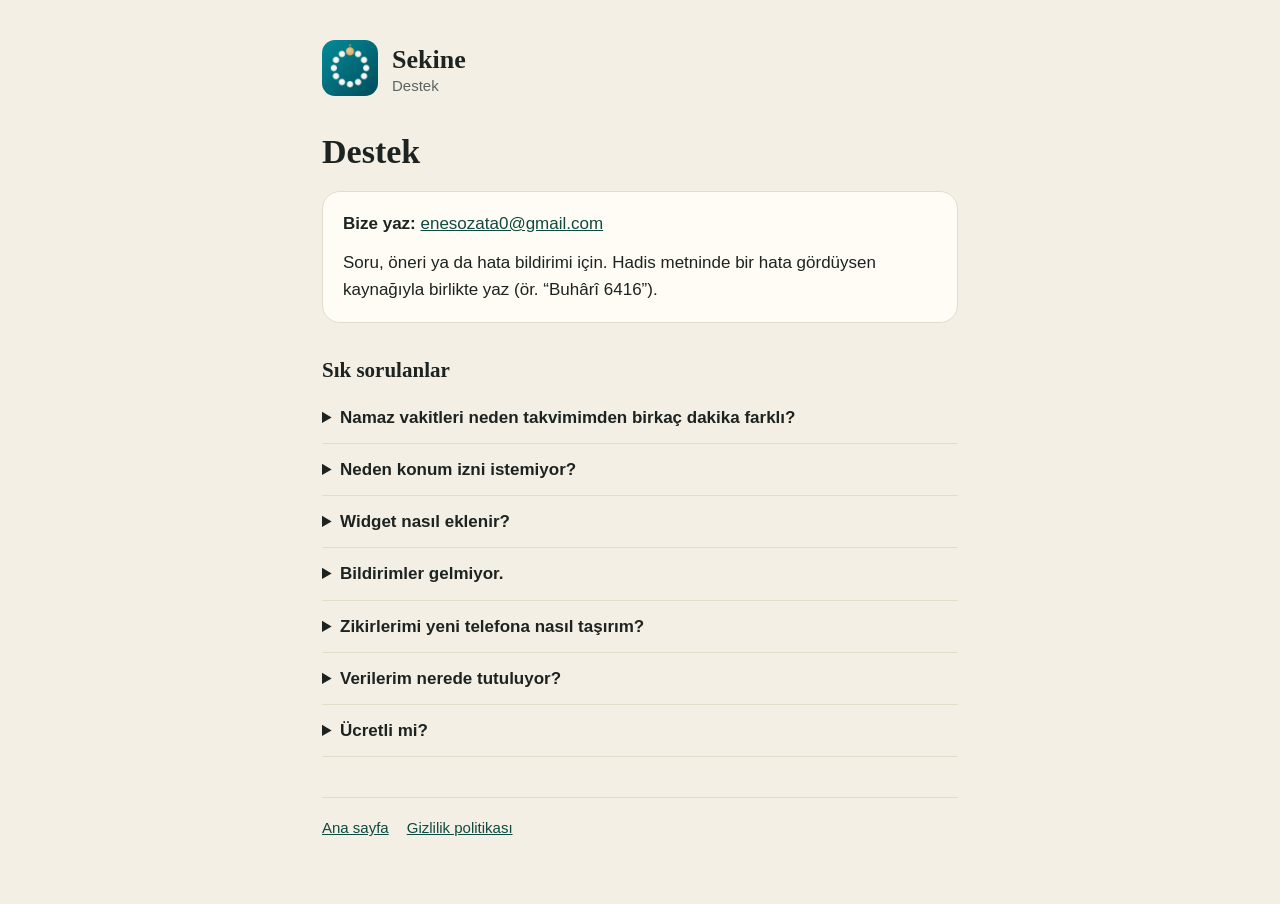
==== destek.html @ a08514f7 "Sekine gizlilik ve destek sayfalari Co-Authored-By: Claude Opus 5 <noreply@anthropic.com>" ====
<!doctype html>
<html lang="tr">
<head>
<meta charset="utf-8">
<meta name="viewport" content="width=device-width,initial-scale=1">
<title>Sekine — Destek</title>
<link rel="icon" href="ikon.png">
<link rel="stylesheet" href="stil.css">
</head>
<body>
<main>
<header><a href="index.html"><img src="ikon.png" alt="Sekine"></a><div><div class="marka">Sekine</div><div class="alt">Destek</div></div></header>
<h1>Destek</h1>

<div class="kart">
<p><strong>Bize yaz:</strong> <a href="mailto:enesozata0@gmail.com?subject=Sekine">enesozata0@gmail.com</a></p>
<p style="margin:0">Soru, öneri ya da hata bildirimi için. Hadis metninde bir hata gördüysen kaynağıyla birlikte yaz (ör. “Buhârî 6416”).</p>
</div>

<h2>Sık sorulanlar</h2>

<details>
<summary>Namaz vakitleri neden takvimimden birkaç dakika farklı?</summary>
<p>Vakitler internetsiz, telefonunda hesaplanır; Diyanet'in resmî takvimi değildir. Türkiye'de ölçtüğümüz fark ±2 dakika içinde. Türkiye dışındaki şehirlerde fark daha büyük olabilir; orada yerel ezanı esas al.</p>
</details>

<details>
<summary>Neden konum izni istemiyor?</summary>
<p>Şehrini listeden sen seçersin; vakitler ve kıble açısı o şehrin koordinatlarından hesaplanır. Kıble pusulası telefonun manyetometresini okur, bu da konum izni gerektirmez.</p>
</details>

<details>
<summary>Widget nasıl eklenir?</summary>
<p>Ana ekranda boş bir yere uzun bas. Sol üstteki düğmeye dokun (iOS sürümüne göre <strong>+</strong> ya da <strong>Düzenle</strong>); menü açılırsa <strong>Araç Takımı Ekle</strong>'yi seç. Listeden <strong>Sekine</strong>'yi bul, istediğin widget'ı ve boyutu seçip ekle. Kilit ekranı için: kilit ekranında uzun bas → Özelleştir → saatin altına Günün Hadisi ya da Namaza Kalan'ı ekle.</p>
</details>

<details>
<summary>Bildirimler gelmiyor.</summary>
<p>Önce Sekine'de Ayarlar'dan ilgili bildirimin açık olduğuna, sonra iPhone Ayarlar › Bildirimler › Sekine'de izin verildiğine bak. Bildirimler birkaç gün öncesinden kurulur; devam etmeleri için Sekine'yi ara sıra açman yeterli.</p>
</details>

<details>
<summary>Zikirlerimi yeni telefona nasıl taşırım?</summary>
<p>Sekine › Ayarlar › Yedek › <strong>Yedeği paylaş</strong> ile tek bir dosya al, yeni telefonda <strong>Yedekten geri yükle</strong> ile aç. Geri yükleme mevcut verinle birleştirir, hiçbir şeyi silmez.</p>
</details>

<details>
<summary>Verilerim nerede tutuluyor?</summary>
<p>Yalnızca telefonunda. Sunucumuz, hesap sistemimiz yok; uygulama internete bağlanmaz. Ayrıntılar <a href="gizlilik.html">gizlilik politikasında</a>.</p>
</details>

<details>
<summary>Ücretli mi?</summary>
<p>Hayır. Sekine ücretsizdir ve hayır için yapılmıştır; reklam, abonelik ya da uygulama içi satın alma yoktur.</p>
</details>

<nav><a href="index.html">Ana sayfa</a><a href="gizlilik.html">Gizlilik politikası</a></nav>
</main>
</body>
</html>
---- stil.css ----
:root{--kagit:#F4EFE4;--yuzey:#FFFCF5;--murekkep:#1C2320;--soluk:#5B6560;--zumrut:#0E4A3F;--altin:#8C6420;--cizgi:#E4DCCB}
@media (prefers-color-scheme:dark){:root{--kagit:#0C1210;--yuzey:#151D1A;--murekkep:#EDEBE3;--soluk:#A7B0AB;--zumrut:#5FB39B;--altin:#D9AE63;--cizgi:#26302C}}
*{box-sizing:border-box}
body{margin:0;background:var(--kagit);color:var(--murekkep);font:17px/1.6 -apple-system,BlinkMacSystemFont,"Segoe UI",Roboto,sans-serif;-webkit-text-size-adjust:100%}
main{max-width:680px;margin:0 auto;padding:40px 22px 64px}
header{display:flex;align-items:center;gap:14px;margin-bottom:28px}
header img{width:56px;height:56px;border-radius:13px}
header a{color:inherit;text-decoration:none}
.marka{font:700 26px/1.1 Georgia,"Times New Roman",serif}
.alt{color:var(--soluk);font-size:15px}
h1{font:700 34px/1.2 Georgia,"Times New Roman",serif;margin:8px 0 6px}
h2{font:700 21px/1.3 Georgia,"Times New Roman",serif;margin:34px 0 8px}
p,li{margin:0 0 12px}
ul{padding-left:22px}
a{color:var(--zumrut)}
.kart{background:var(--yuzey);border:1px solid var(--cizgi);border-radius:18px;padding:18px 20px;margin:18px 0}
.tarih{color:var(--soluk);font-size:14px}
.not{border-left:3px solid var(--altin);padding:2px 0 2px 14px;color:var(--soluk)}
nav{display:flex;gap:18px;flex-wrap:wrap;margin-top:40px;padding-top:18px;border-top:1px solid var(--cizgi);font-size:15px}
details{border-bottom:1px solid var(--cizgi);padding:12px 0}
summary{cursor:pointer;font-weight:600}
details p{margin:10px 0 2px;color:var(--soluk)}
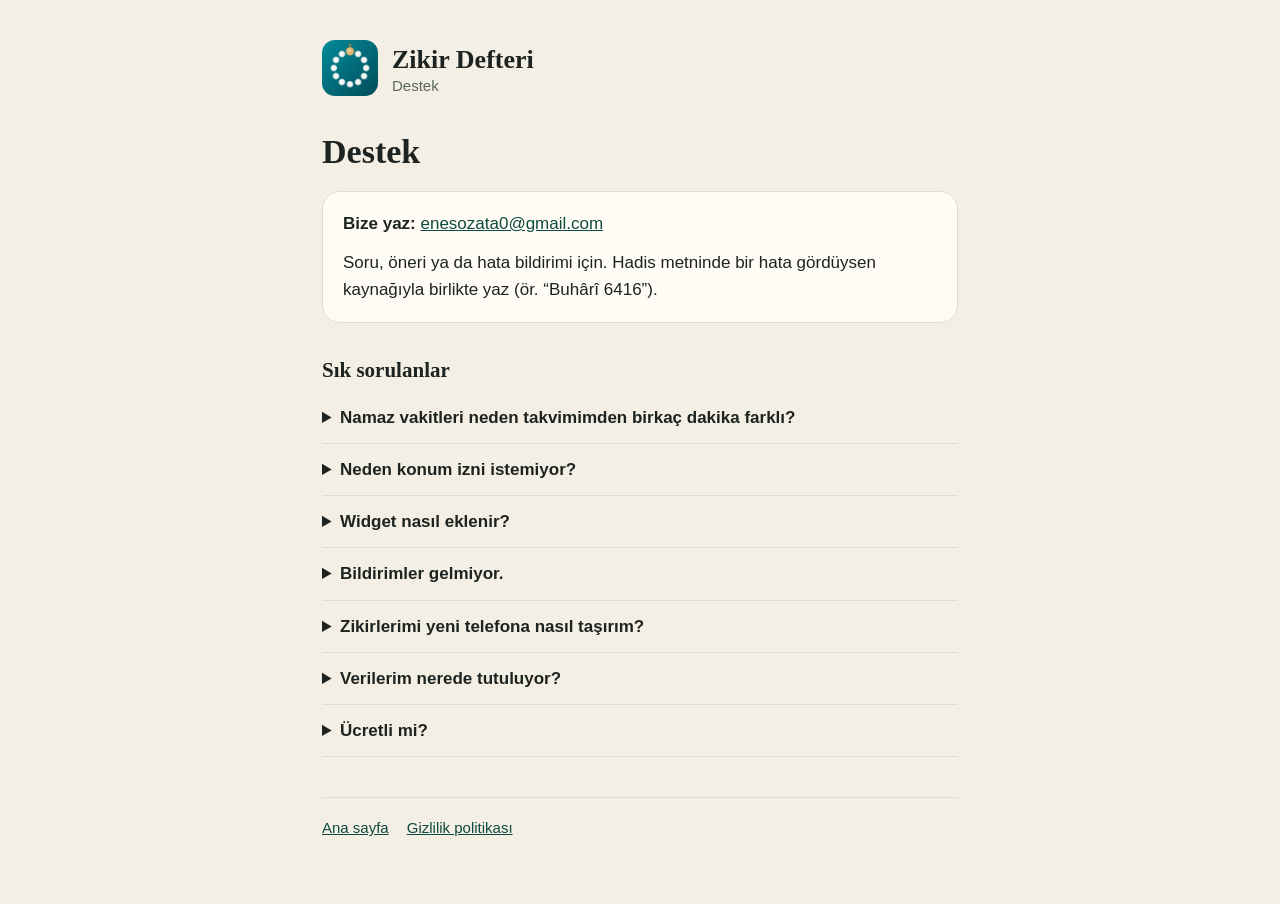
==== commit 3bf7f87a: "Uygulama adi Zikir Defteri oldu Co-Authored-By: Claude Opus 5 <noreply@anthropic.com>" ====
--- a/destek.html
+++ b/destek.html
@@ -3,17 +3,17 @@
 <head>
 <meta charset="utf-8">
 <meta name="viewport" content="width=device-width,initial-scale=1">
-<title>Sekine — Destek</title>
+<title>Zikir Defteri — Destek</title>
 <link rel="icon" href="ikon.png">
 <link rel="stylesheet" href="stil.css">
 </head>
 <body>
 <main>
-<header><a href="index.html"><img src="ikon.png" alt="Sekine"></a><div><div class="marka">Sekine</div><div class="alt">Destek</div></div></header>
+<header><a href="index.html"><img src="ikon.png" alt="Zikir Defteri"></a><div><div class="marka">Zikir Defteri</div><div class="alt">Destek</div></div></header>
 <h1>Destek</h1>
 
 <div class="kart">
-<p><strong>Bize yaz:</strong> <a href="mailto:enesozata0@gmail.com?subject=Sekine">enesozata0@gmail.com</a></p>
+<p><strong>Bize yaz:</strong> <a href="mailto:enesozata0@gmail.com?subject=Zikir%20Defteri">enesozata0@gmail.com</a></p>
 <p style="margin:0">Soru, öneri ya da hata bildirimi için. Hadis metninde bir hata gördüysen kaynağıyla birlikte yaz (ör. “Buhârî 6416”).</p>
 </div>
 
@@ -31,17 +31,17 @@
 
 <details>
 <summary>Widget nasıl eklenir?</summary>
-<p>Ana ekranda boş bir yere uzun bas. Sol üstteki düğmeye dokun (iOS sürümüne göre <strong>+</strong> ya da <strong>Düzenle</strong>); menü açılırsa <strong>Araç Takımı Ekle</strong>'yi seç. Listeden <strong>Sekine</strong>'yi bul, istediğin widget'ı ve boyutu seçip ekle. Kilit ekranı için: kilit ekranında uzun bas → Özelleştir → saatin altına Günün Hadisi ya da Namaza Kalan'ı ekle.</p>
+<p>Ana ekranda boş bir yere uzun bas. Sol üstteki düğmeye dokun (iOS sürümüne göre <strong>+</strong> ya da <strong>Düzenle</strong>); menü açılırsa <strong>Araç Takımı Ekle</strong>'yi seç. Listeden <strong>Zikir Defteri</strong>'ni bul, istediğin widget'ı ve boyutu seçip ekle. Kilit ekranı için: kilit ekranında uzun bas → Özelleştir → saatin altına Günün Hadisi ya da Namaza Kalan'ı ekle.</p>
 </details>
 
 <details>
 <summary>Bildirimler gelmiyor.</summary>
-<p>Önce Sekine'de Ayarlar'dan ilgili bildirimin açık olduğuna, sonra iPhone Ayarlar › Bildirimler › Sekine'de izin verildiğine bak. Bildirimler birkaç gün öncesinden kurulur; devam etmeleri için Sekine'yi ara sıra açman yeterli.</p>
+<p>Önce Zikir Defteri'nde Ayarlar'dan ilgili bildirimin açık olduğuna, sonra iPhone Ayarlar › Bildirimler › Zikir Defteri'nde izin verildiğine bak. Bildirimler birkaç gün öncesinden kurulur; devam etmeleri için Zikir Defteri'ni ara sıra açman yeterli.</p>
 </details>
 
 <details>
 <summary>Zikirlerimi yeni telefona nasıl taşırım?</summary>
-<p>Sekine › Ayarlar › Yedek › <strong>Yedeği paylaş</strong> ile tek bir dosya al, yeni telefonda <strong>Yedekten geri yükle</strong> ile aç. Geri yükleme mevcut verinle birleştirir, hiçbir şeyi silmez.</p>
+<p>Zikir Defteri › Ayarlar › Yedek › <strong>Yedeği paylaş</strong> ile tek bir dosya al, yeni telefonda <strong>Yedekten geri yükle</strong> ile aç. Geri yükleme mevcut verinle birleştirir, hiçbir şeyi silmez.</p>
 </details>
 
 <details>
@@ -51,7 +51,7 @@
 
 <details>
 <summary>Ücretli mi?</summary>
-<p>Hayır. Sekine ücretsizdir ve hayır için yapılmıştır; reklam, abonelik ya da uygulama içi satın alma yoktur.</p>
+<p>Hayır. Zikir Defteri ücretsizdir ve hayır için yapılmıştır; reklam, abonelik ya da uygulama içi satın alma yoktur.</p>
 </details>
 
 <nav><a href="index.html">Ana sayfa</a><a href="gizlilik.html">Gizlilik politikası</a></nav>
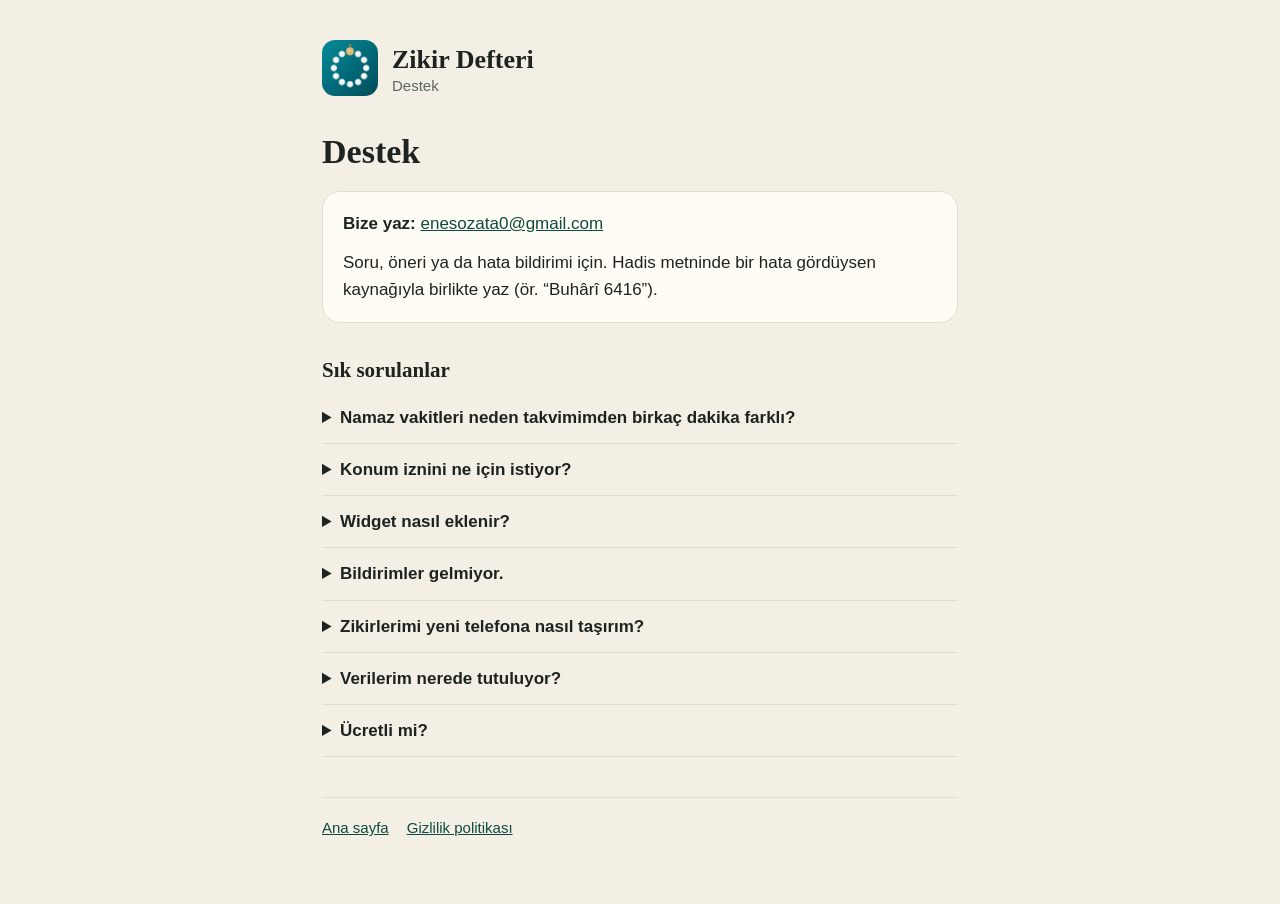
==== commit c39174ea: "Gizlilik: konuma gore kible ve namaz vakti, kaza defteri Yayindaki sayfalar hala "konum izni istemez" ====
--- a/destek.html
+++ b/destek.html
@@ -25,8 +25,8 @@
 </details>
 
 <details>
-<summary>Neden konum izni istemiyor?</summary>
-<p>Şehrini listeden sen seçersin; vakitler ve kıble açısı o şehrin koordinatlarından hesaplanır. Kıble pusulası telefonun manyetometresini okur, bu da konum izni gerektirmez.</p>
+<summary>Konum iznini ne için istiyor?</summary>
+<p>Kıble ve namaz vakitleri için. Kıble açısını tam bulunduğun yerden hesaplar; namaz vakitlerini bulunduğun ilçeye göre kendiliğinden ayarlar. Konum yalnız uygulamayı kullanırken, bir kez okunur. Konumun telefonunda kalır, kaydedilmez, hiçbir yere gönderilmez; vakitler için yalnız en yakın ilçe kaydedilir. İzin vermezsen kıble için il ve ilçeni, vakitler için şehrini listeden seçersin.</p>
 </details>
 
 <details>
